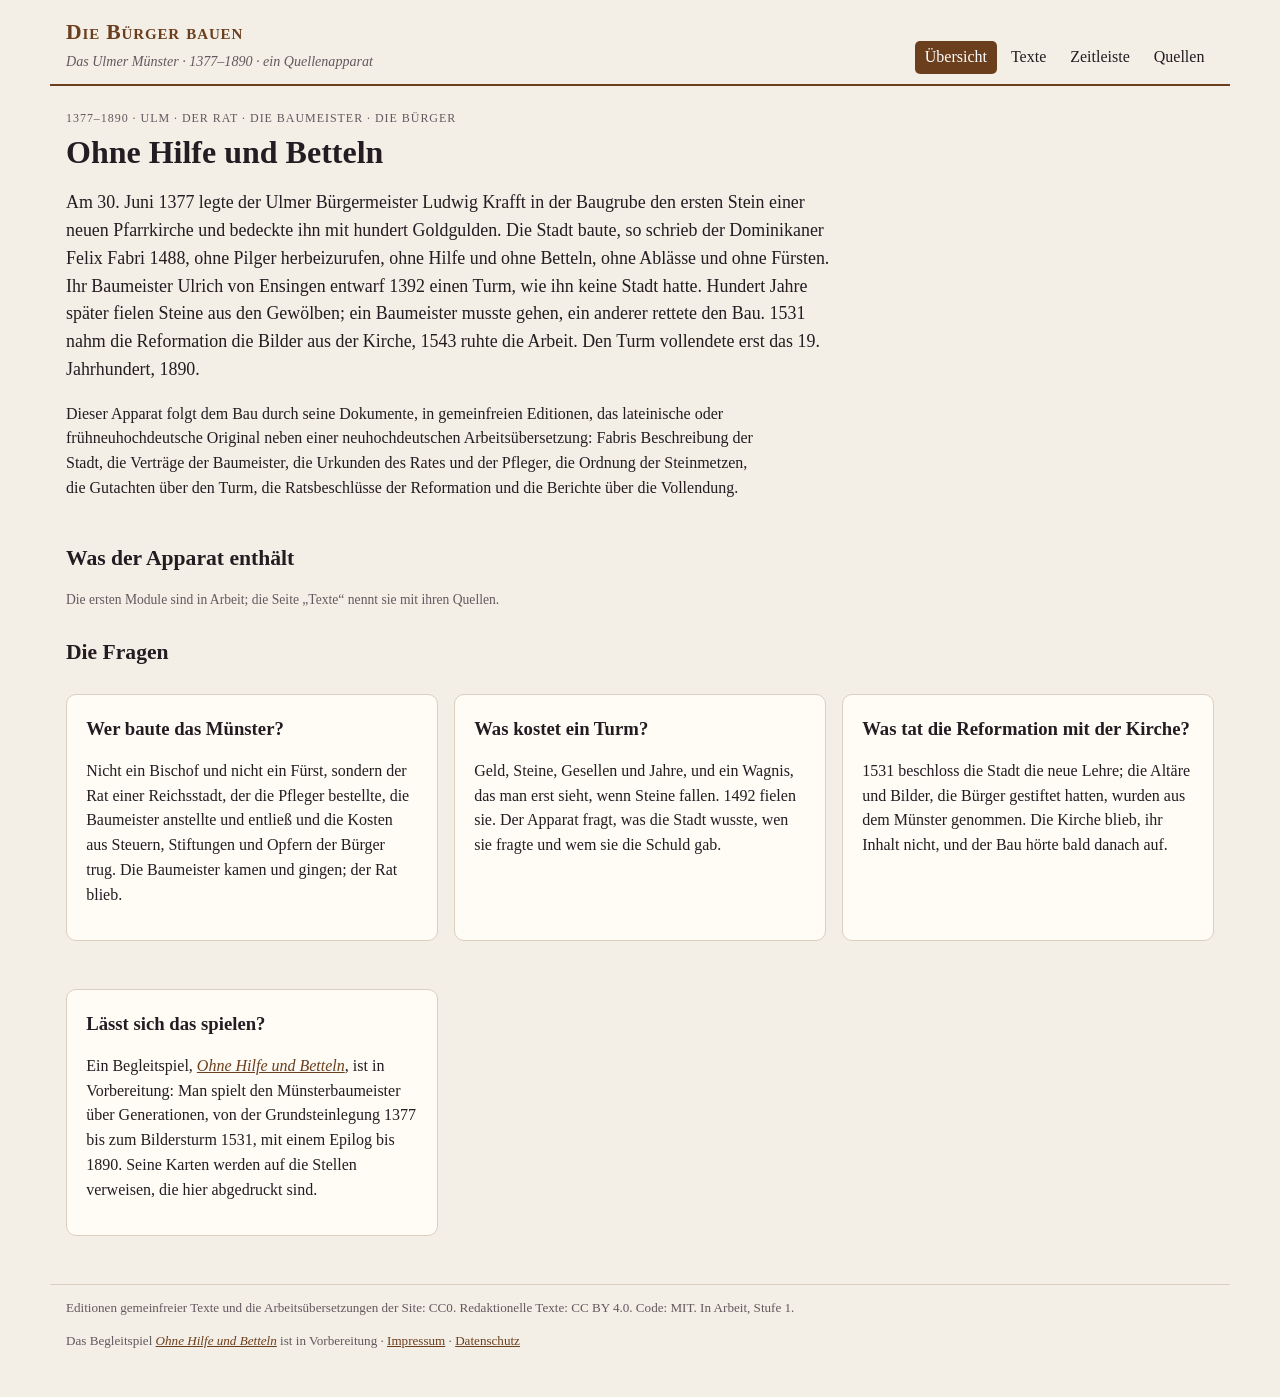
==== index.html @ f7d6a8bf "Gerüst (deutsch): Übersicht, neun geplante Module, Zeitleiste, Impressum und Datenschutz Abgeleitet " ====
<!doctype html>
<html lang="de">
<head>
<meta charset="utf-8">
<meta name="viewport" content="width=device-width, initial-scale=1">
<title>Die Bürger bauen. Das Ulmer Münster 1377–1890</title>
<meta name="description" content="Ein Quellenapparat zum Bau des Ulmer Münsters, 1377–1890: Fabris Beschreibung, die Verträge der Baumeister, Urkunden des Rates, die Steinmetzordnung, die Gutachten über den Turm, die Reformation und die Vollendung, in gemeinfreien Editionen, das Original neben einer neuhochdeutschen Übersetzung.">
<meta property="og:type" content="website">
<meta property="og:url" content="https://das-ulmer-muenster.netlify.app/">
<meta property="og:title" content="Die Bürger bauen. Das Ulmer Münster 1377–1890">
<meta property="og:description" content="Ohne Hilfe und Betteln: wie eine Reichsstadt ihre Pfarrkirche zu einer der größten Kirchen des Reiches baute, in ihren Urkunden, Verträgen und Chroniken.">
<link rel="stylesheet" href="style.css">
</head>
<body>
<header class="top">
  <a class="brand" href="#/">
    <strong>Die Bürger bauen</strong>
    <em>Das Ulmer Münster · 1377–1890 · ein Quellenapparat</em>
  </a>
  <nav>
    <a href="#/">Übersicht</a>
    <a href="#/texts">Texte</a>
    <a href="#/compare" id="navCompare" hidden>Vergleich</a>
    <a href="#/timeline">Zeitleiste</a>
    <a href="#/plates" id="navPlates" hidden>Tafeln</a>
    <a href="#/sources">Quellen</a>
  </nav>
</header>
<main id="view" aria-live="polite"></main>
<footer>
  <p>Editionen gemeinfreier Texte und die Arbeitsübersetzungen der Site: CC0. Redaktionelle Texte: CC BY 4.0. Code: MIT. In Arbeit, Stufe 1.</p>
  <p>Das Begleitspiel <a href="https://ohne-hilfe-und-betteln.netlify.app/"><em>Ohne Hilfe und Betteln</em></a> ist in Vorbereitung · <a href="legal.html#notice">Impressum</a> · <a href="legal.html#privacy">Datenschutz</a></p>
</footer>
<script src="app.js"></script>
</body>
</html>
---- style.css ----
:root{
  --paper:#f4efe6; --panel:#fffcf6; --ink:#231c22; --ink2:#62585f; --line:#dacfc0;
  --red:#6b3f1d; --gold:#8a6d2f; --sea:#2f5d62;
  --rat:#8c1c2b; --meister:#2f4f7a; --kirche:#5e4a7d; --buerger:#3f5a2a; --nachwelt:#7a7064;
  --serif:"Iowan Old Style","Palatino Linotype",Palatino,"Book Antiqua",Georgia,serif;
}
*{box-sizing:border-box}
body{margin:0; background:var(--paper); color:var(--ink); font-family:var(--serif); line-height:1.55}
a{color:var(--red)}
.top{display:flex; justify-content:space-between; align-items:flex-end; flex-wrap:wrap; gap:.6rem 1.5rem;
  max-width:1180px; margin:0 auto; padding:1rem 16px .6rem; border-bottom:2px solid var(--red)}
.brand{text-decoration:none; color:inherit}
.brand strong{display:block; font-size:1.35rem; color:var(--red); font-variant:small-caps; letter-spacing:.04em}
.brand em{font-size:.88rem; color:var(--ink2)}
.top nav{display:flex; gap:.3rem; flex-wrap:wrap}
.top nav a{text-decoration:none; color:var(--ink); padding:.25rem .6rem; border-radius:5px}
.top nav a.on{background:var(--red); color:#fff}
main{max-width:1180px; margin:0 auto; padding:1.2rem 16px 2rem}
footer{max-width:1180px; margin:0 auto; padding:0 16px 2rem; font-size:.82rem; color:var(--ink2); border-top:1px solid var(--line)}
h1{font-size:2rem; margin:.2rem 0 .6rem; line-height:1.2}
h2{font-size:1.35rem; margin:1.6rem 0 .5rem}
h3{margin:.2rem 0 .3rem}
.lede{font-size:1.12rem; max-width:48rem}
.fine{font-size:.85rem; color:var(--ink2)}
.tag{font-size:.75rem; letter-spacing:.08em; text-transform:uppercase; color:var(--ink2)}
.panel{background:var(--panel); border:1px solid var(--line); border-radius:10px; padding:1rem 1.2rem; margin:1rem 0}
.readable{max-width:44rem}
.grid{display:grid; gap:1rem}
.g2{grid-template-columns:repeat(auto-fill,minmax(300px,1fr))}
.g4{grid-template-columns:repeat(auto-fill,minmax(210px,1fr))}
.card{background:var(--panel); border:1px solid var(--line); border-radius:10px; padding:.9rem 1rem; text-decoration:none; color:inherit; display:block}
a.card:hover{border-color:var(--red)}
.card.planned{opacity:.72; border-style:dashed}
.side{display:inline-block; font-size:.72rem; padding:0 .45rem; border-radius:99px; color:#fff; letter-spacing:.03em}
.side.rat{background:var(--rat)} .side.meister{background:var(--meister)} .side.kirche{background:var(--kirche)}
.side.buerger{background:var(--buerger)} .side.nachwelt{background:var(--nachwelt)}
.hero{display:grid; grid-template-columns:minmax(0,1.5fr) minmax(0,1fr); gap:1.5rem; align-items:start}
.hero.one{grid-template-columns:1fr}
.hero img{width:100%; border-radius:8px; border:1px solid var(--line)}
figure{margin:0}
figcaption{font-size:.85rem; color:var(--ink2); margin-top:.4rem}
.quote{border-left:3px solid var(--red); padding:.2rem 0 .2rem 1rem; margin:1rem 0; font-style:italic}
/* reader */
.toc{display:flex; flex-wrap:wrap; gap:.4rem; margin:.6rem 0 1rem}
.toc a{border:1px solid var(--line); border-radius:6px; padding:.2rem .6rem; text-decoration:none; color:var(--ink); background:var(--panel); font-size:.9rem}
.toc a.on{border-color:var(--red); background:var(--red); color:#fff}
.langbar{display:flex; gap:.3rem; margin:.4rem 0 1rem}
.langbar button{font:inherit; font-size:.85rem; background:var(--panel); border:1px solid var(--line); border-radius:6px; padding:.2rem .7rem; cursor:pointer}
.langbar button.on{background:var(--ink); color:var(--paper); border-color:var(--ink)}
.unit{display:grid; grid-template-columns:4.6rem minmax(0,1fr); gap:.3rem .8rem; padding:.55rem 0; border-bottom:1px dotted var(--line)}
.unit .num{font-size:.78rem; color:var(--ink2); text-align:right; padding-top:.2rem}
.unit .num a{color:inherit; text-decoration:none}
.unit .pg{display:block; font-size:.7rem; line-height:1.25; margin-top:.3rem; color:var(--ink2); opacity:.85}
.unit.hl{background:#efdfe6}
.unit .cols{display:grid; grid-template-columns:1fr 1fr; gap:1.2rem}
.unit .cols.one{grid-template-columns:1fr}
.unit .orig{color:var(--ink2)}
.unit .orig[lang=grc]{font-family:"Gentium Plus","Gentium Book Plus","Palatino Linotype","GFS Didot","Times New Roman",serif; color:var(--ink); font-size:1.02em; line-height:1.6}
.unit.label .text{font-variant:small-caps; letter-spacing:.03em; font-weight:600; color:var(--red)}
.unit h4{margin:0 0 .3rem; font-size:.95rem; color:var(--red)}
.unit .text,.unit .orig{white-space:pre-line}
.unit .orig[dir=rtl]{font-family:"Traditional Arabic","Sakkal Majalla","Noto Naskh Arabic","Geeza Pro",serif; font-size:1.3em; line-height:1.9; color:var(--ink)}
.unit .translit{margin-top:.5rem; font-size:.88em; font-style:italic; color:var(--ink2)}
.note{grid-column:2; font-size:.84rem; color:var(--ink2); border-left:2px solid var(--gold); padding-left:.6rem}
.hinweis{font-size:.9rem}
/* timeline */
.tl{position:relative; margin:1rem 0 0 .6rem; padding-left:1.4rem; border-left:2px solid var(--line)}
.st{position:relative; margin:0 0 1.2rem; display:grid; grid-template-columns:minmax(0,1fr) 140px; gap:1rem; align-items:start}
.st::before{content:""; position:absolute; left:-1.95rem; top:.35rem; width:12px; height:12px; border-radius:50%; background:var(--c,var(--ink)); border:2px solid var(--paper)}
.st .d{font-size:.82rem; color:var(--ink2)}
.st img{width:140px; border-radius:6px; border:1px solid var(--line)}
.st p{margin:.2rem 0}
.legend{display:flex; flex-wrap:wrap; gap:.4rem}
/* plates */
.plate img{width:100%; border-radius:6px; border:1px solid var(--line); background:#fff}
.lightbox{position:fixed; inset:0; background:rgba(20,16,12,.85); display:flex; align-items:center; justify-content:center; padding:16px; z-index:10}
.lightbox img{max-width:100%; max-height:86vh; border-radius:6px}
.lightbox .cap{color:#f5efe2; max-width:44rem; font-size:.9rem; margin-top:.6rem}
.lightbox figure{text-align:center}
/* compare */
.cmp{display:grid; gap:1rem; margin-top:1rem}
.cmp.n2{grid-template-columns:1fr 1fr}
.cmp.n3{grid-template-columns:repeat(3,minmax(0,1fr))}
.cmp.n4{grid-template-columns:1fr 1fr}
.voice{background:var(--panel); border:1px solid var(--line); border-radius:10px; padding:.8rem 1rem}
.vhead{border-bottom:1px solid var(--line); padding-bottom:.5rem; margin-bottom:.5rem}
.vunit{margin:.7rem 0}
.vunit .text{white-space:pre-line}
@media (max-width:760px){
  .cmp.n2,.cmp.n3,.cmp.n4{grid-template-columns:1fr}
  .hero{grid-template-columns:1fr}
  .unit .cols{grid-template-columns:1fr}
  .st{grid-template-columns:1fr}
  .st img{width:110px}
  h1{font-size:1.6rem}
}
@media (prefers-color-scheme: dark){
  :root:not([data-theme="light"]){--paper:#1c171b; --panel:#262026; --ink:#ece4ea; --ink2:#b3a8b0; --line:#43383f; --red:#d9a77c}
  :root:not([data-theme="light"]) .unit.hl{background:#3a2a35}
  :root:not([data-theme="light"]) .top nav a.on, :root:not([data-theme="light"]) .toc a.on{color:#1c171b}
}
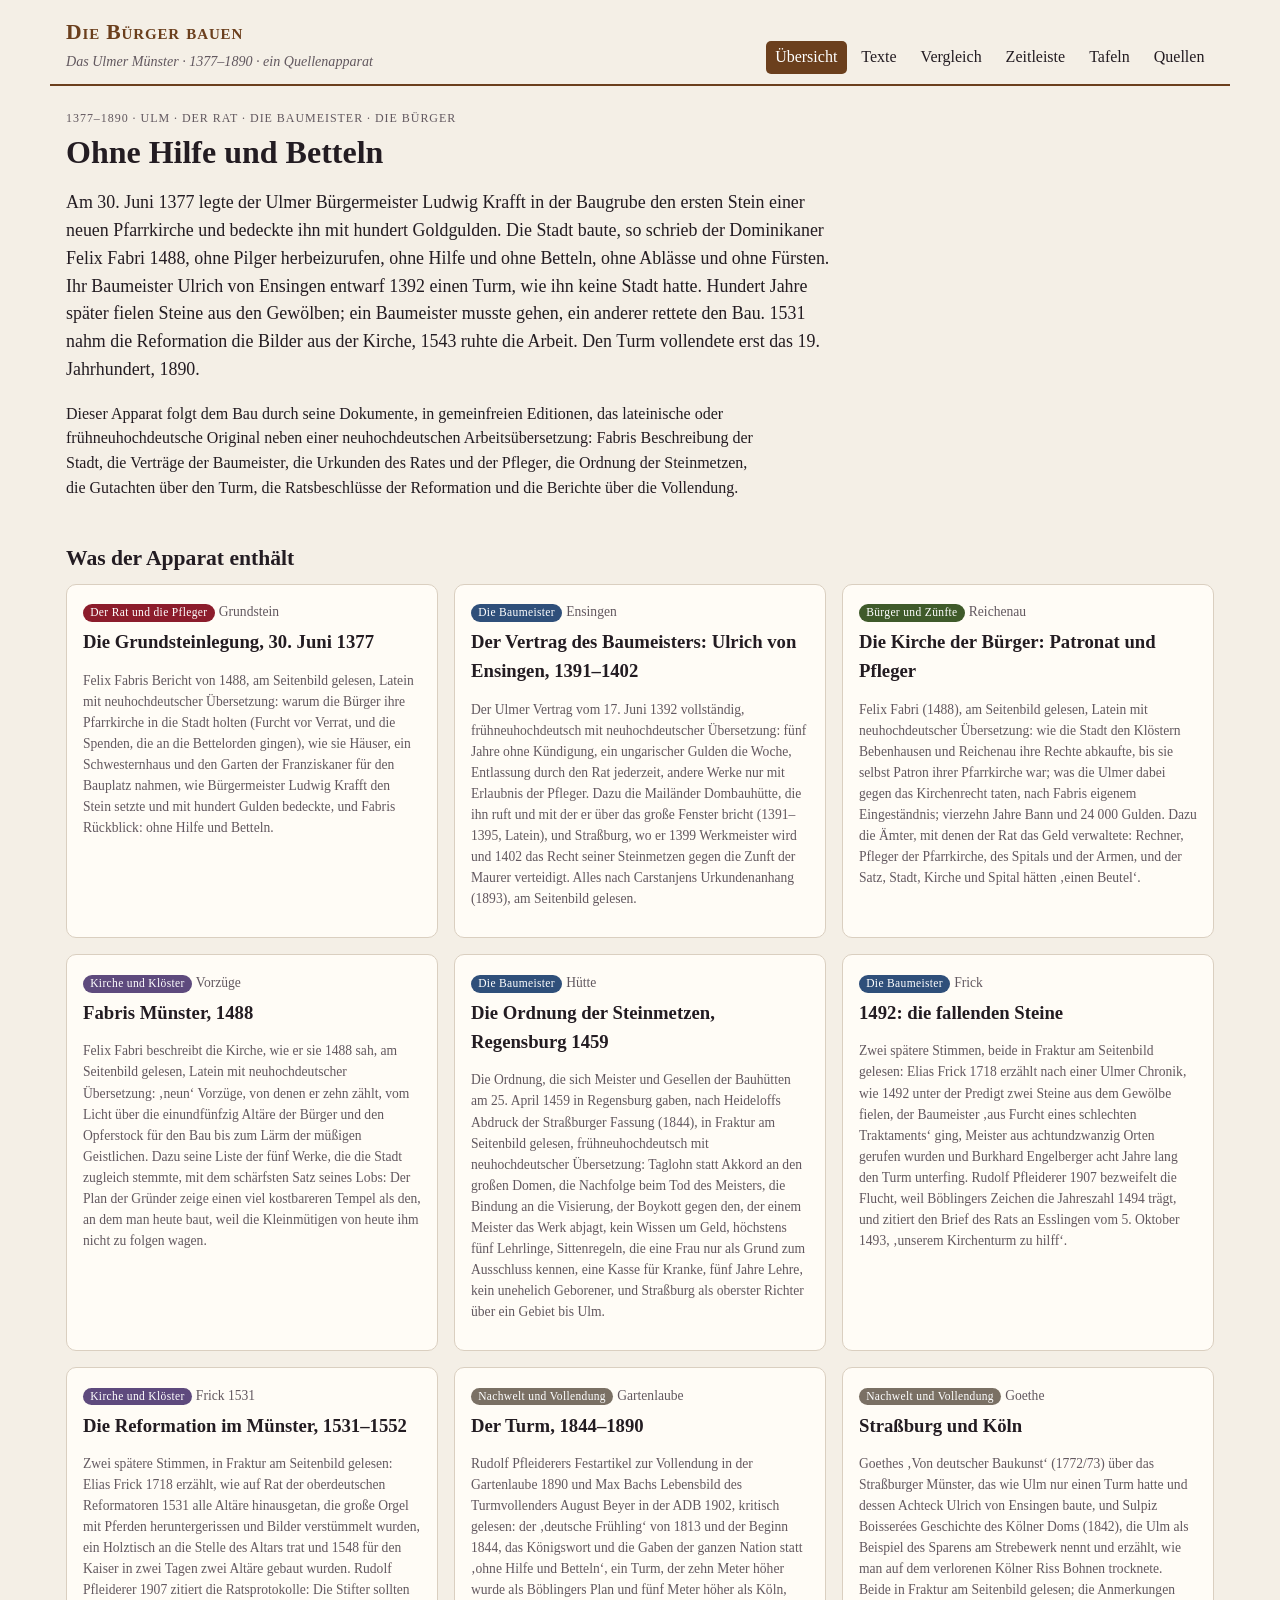
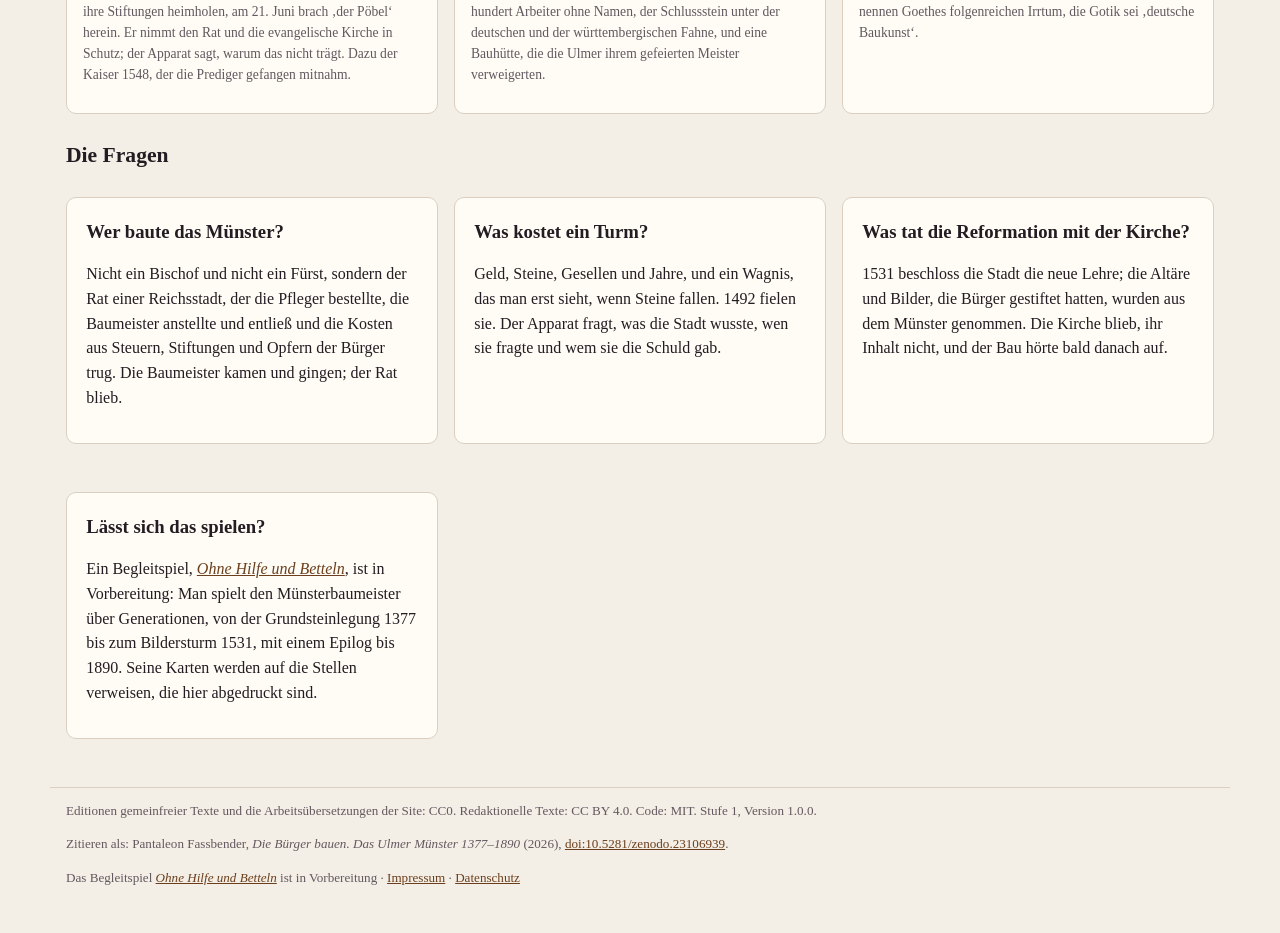
==== commit 6c87a8d2: "Stufe 1 geschlossen: DOI 10.5281/zenodo.23106939 (v1.0.0 10.5281/zenodo.23106940), CITATION.cff, .ze" ====
--- a/index.html
+++ b/index.html
@@ -28,7 +28,8 @@
 </header>
 <main id="view" aria-live="polite"></main>
 <footer>
-  <p>Editionen gemeinfreier Texte und die Arbeitsübersetzungen der Site: CC0. Redaktionelle Texte: CC BY 4.0. Code: MIT. In Arbeit, Stufe 1.</p>
+  <p>Editionen gemeinfreier Texte und die Arbeitsübersetzungen der Site: CC0. Redaktionelle Texte: CC BY 4.0. Code: MIT. Stufe 1, Version 1.0.0.</p>
+  <p>Zitieren als: Pantaleon Fassbender, <em>Die Bürger bauen. Das Ulmer Münster 1377–1890</em> (2026), <a href="https://doi.org/10.5281/zenodo.23106939">doi:10.5281/zenodo.23106939</a>.</p>
   <p>Das Begleitspiel <a href="https://ohne-hilfe-und-betteln.netlify.app/"><em>Ohne Hilfe und Betteln</em></a> ist in Vorbereitung · <a href="legal.html#notice">Impressum</a> · <a href="legal.html#privacy">Datenschutz</a></p>
 </footer>
 <script src="app.js"></script>
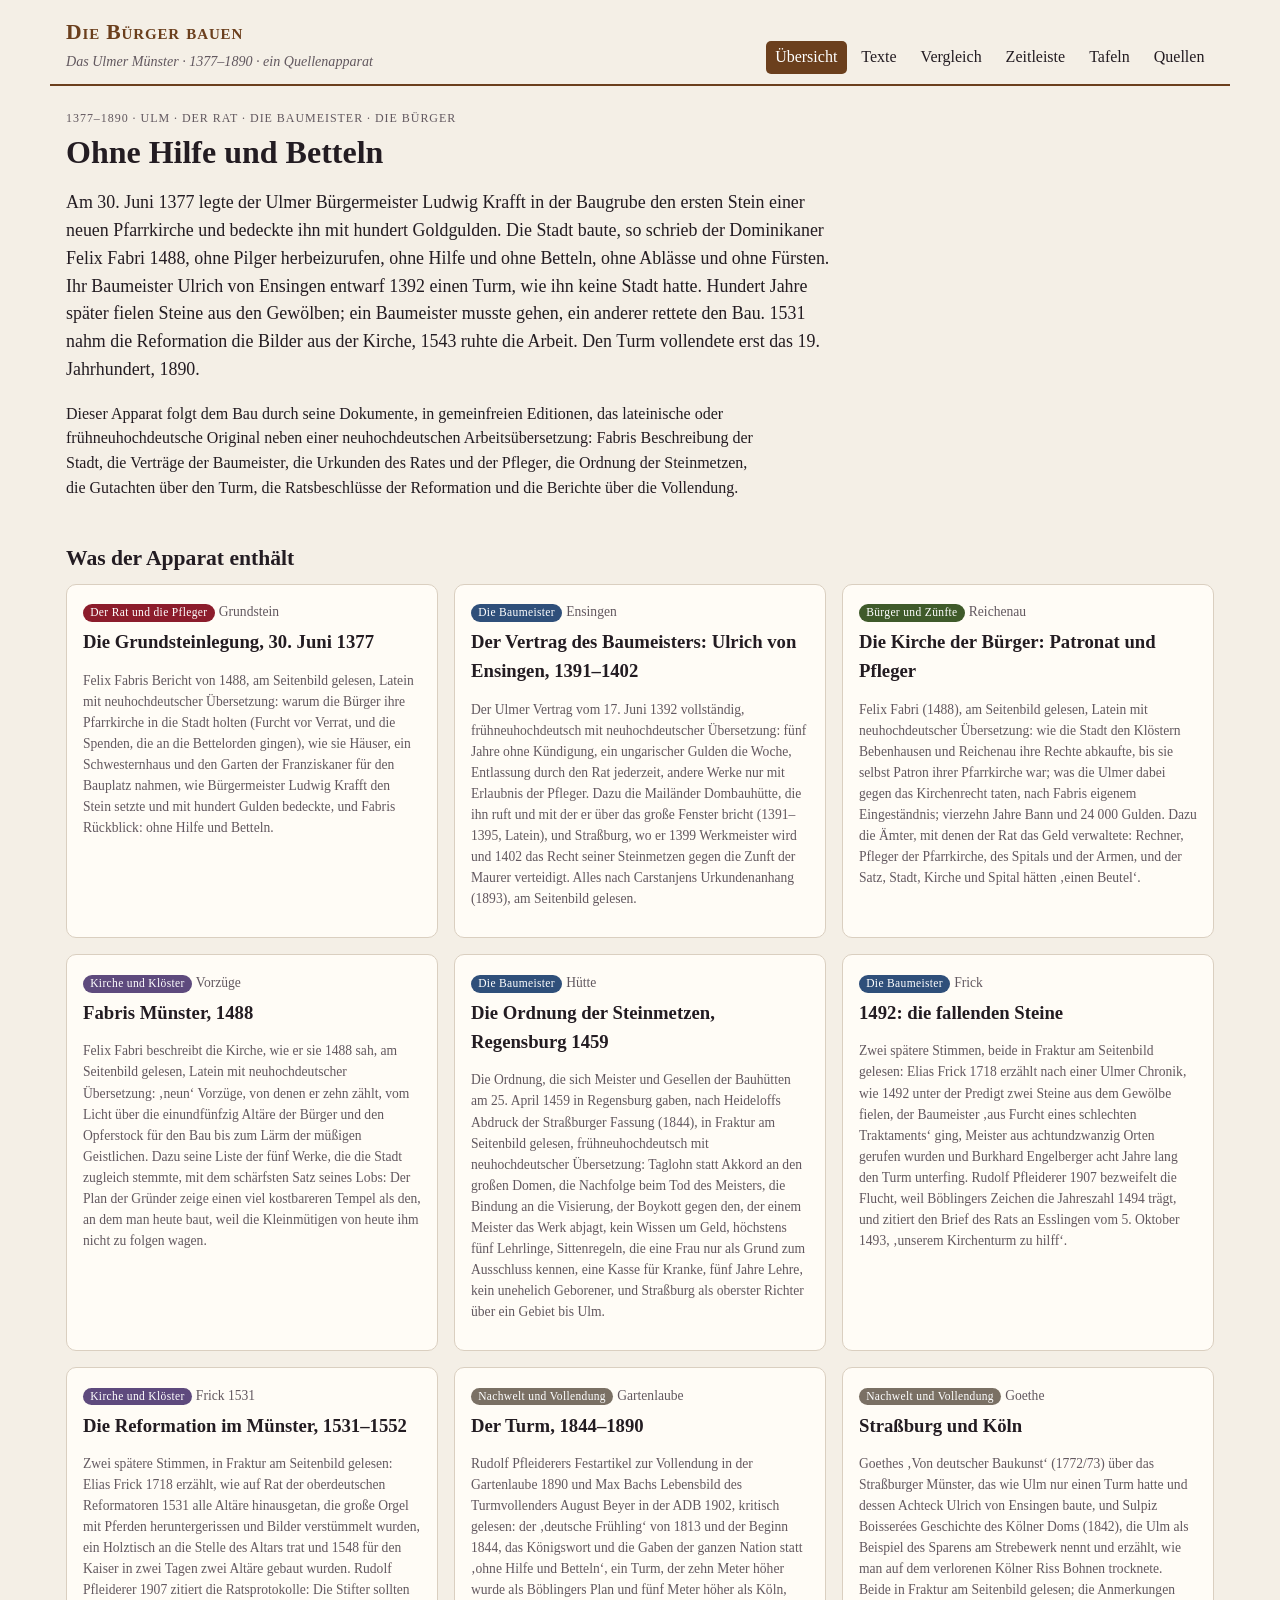
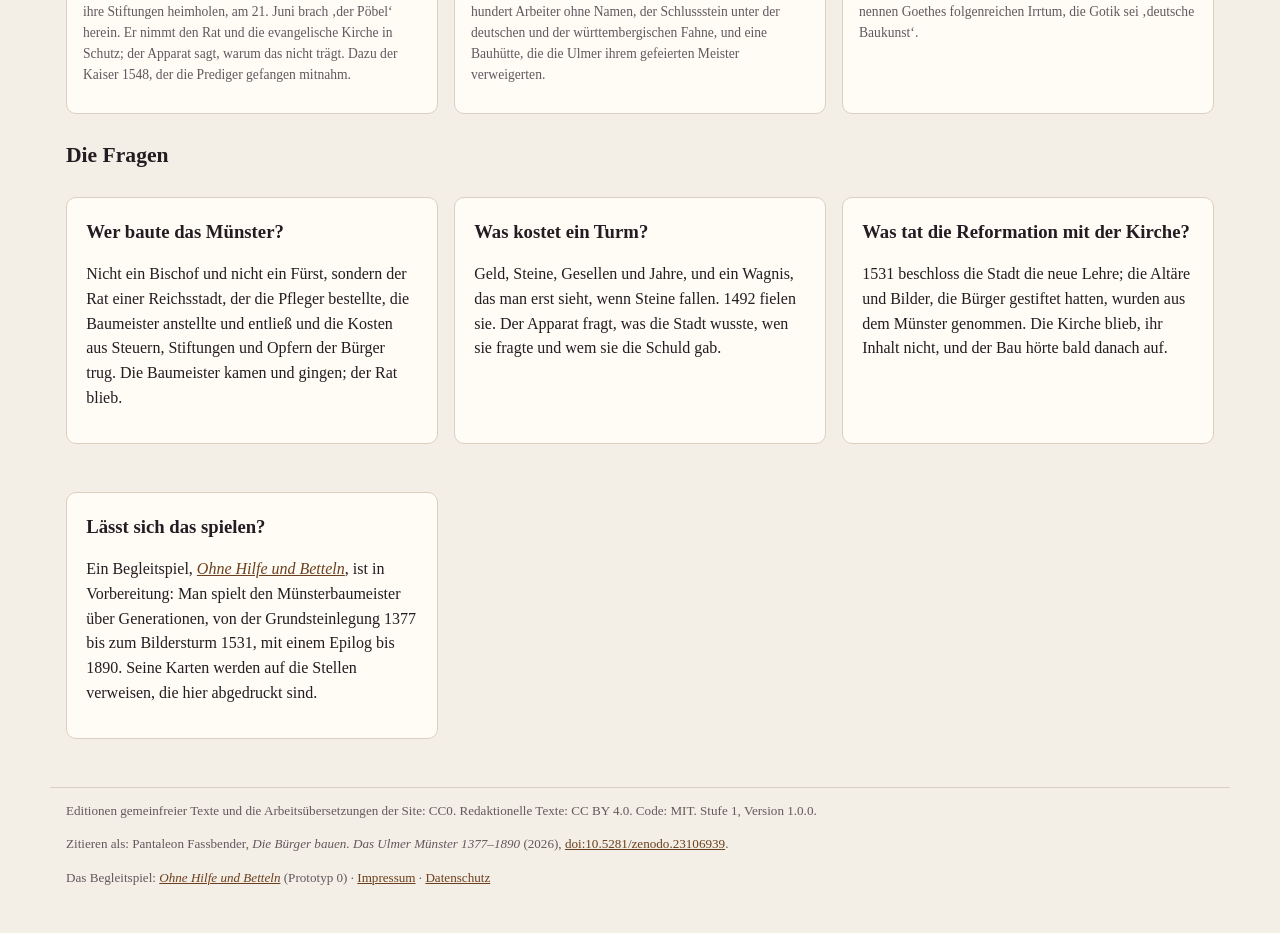
==== commit ca595a57: "Rechtsseite: tatsaechlich benutzte Quellen; Fusszeile verlinkt das Spiel Co-Authored-By: Claude Opus" ====
--- a/index.html
+++ b/index.html
@@ -30,7 +30,7 @@
 <footer>
   <p>Editionen gemeinfreier Texte und die Arbeitsübersetzungen der Site: CC0. Redaktionelle Texte: CC BY 4.0. Code: MIT. Stufe 1, Version 1.0.0.</p>
   <p>Zitieren als: Pantaleon Fassbender, <em>Die Bürger bauen. Das Ulmer Münster 1377–1890</em> (2026), <a href="https://doi.org/10.5281/zenodo.23106939">doi:10.5281/zenodo.23106939</a>.</p>
-  <p>Das Begleitspiel <a href="https://ohne-hilfe-und-betteln.netlify.app/"><em>Ohne Hilfe und Betteln</em></a> ist in Vorbereitung · <a href="legal.html#notice">Impressum</a> · <a href="legal.html#privacy">Datenschutz</a></p>
+  <p>Das Begleitspiel: <a href="https://ohne-hilfe-und-betteln.netlify.app/"><em>Ohne Hilfe und Betteln</em></a> (Prototyp 0) · <a href="legal.html#notice">Impressum</a> · <a href="legal.html#privacy">Datenschutz</a></p>
 </footer>
 <script src="app.js"></script>
 </body>
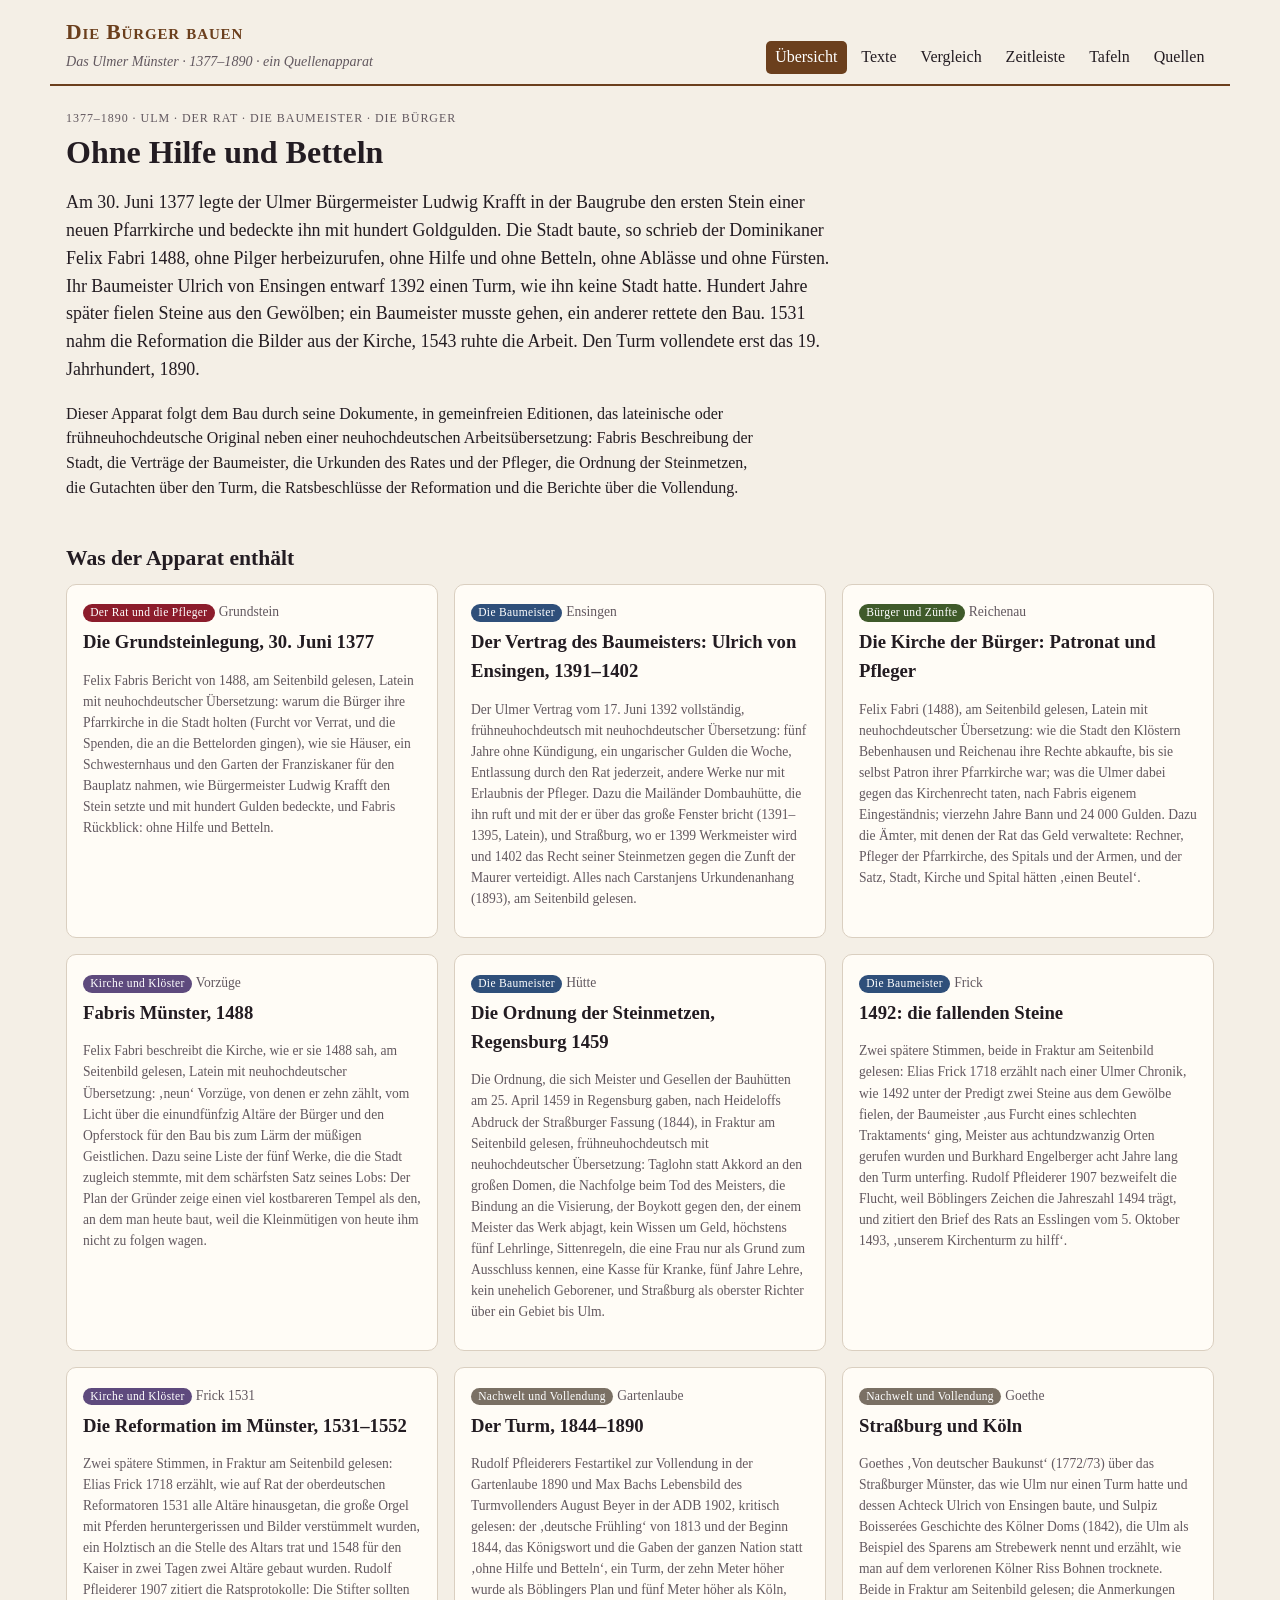
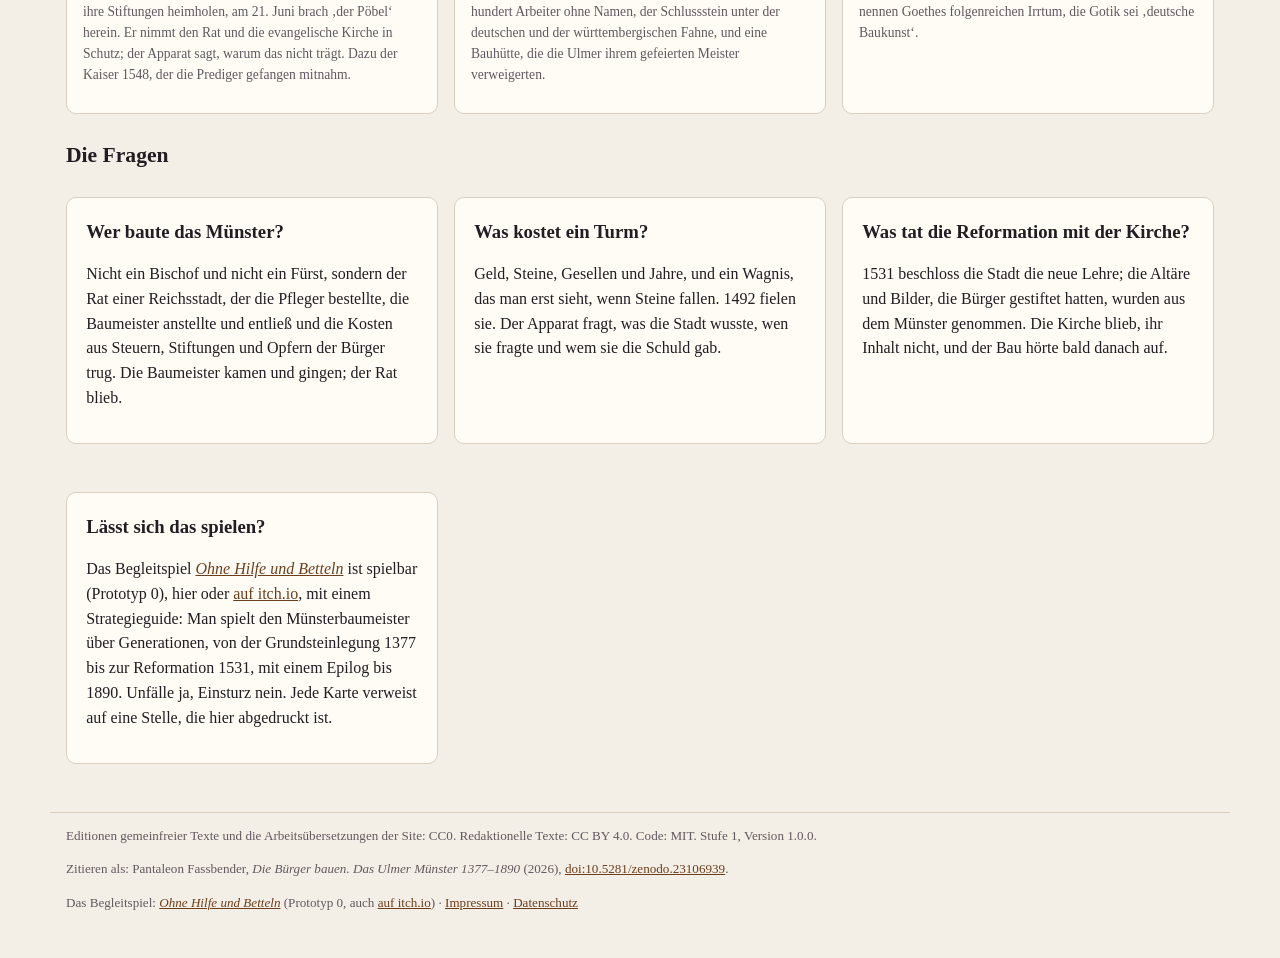
==== commit b0e5066b: "Uebersicht und Fusszeile: Begleitspiel spielbar, Link auf itch.io Co-Authored-By: Claude Opus 5.5 <n" ====
--- a/index.html
+++ b/index.html
@@ -30,7 +30,7 @@
 <footer>
   <p>Editionen gemeinfreier Texte und die Arbeitsübersetzungen der Site: CC0. Redaktionelle Texte: CC BY 4.0. Code: MIT. Stufe 1, Version 1.0.0.</p>
   <p>Zitieren als: Pantaleon Fassbender, <em>Die Bürger bauen. Das Ulmer Münster 1377–1890</em> (2026), <a href="https://doi.org/10.5281/zenodo.23106939">doi:10.5281/zenodo.23106939</a>.</p>
-  <p>Das Begleitspiel: <a href="https://ohne-hilfe-und-betteln.netlify.app/"><em>Ohne Hilfe und Betteln</em></a> (Prototyp 0) · <a href="legal.html#notice">Impressum</a> · <a href="legal.html#privacy">Datenschutz</a></p>
+  <p>Das Begleitspiel: <a href="https://ohne-hilfe-und-betteln.netlify.app/"><em>Ohne Hilfe und Betteln</em></a> (Prototyp 0, auch <a href="https://leofassb.itch.io/ohne-hilfe-und-betteln">auf itch.io</a>) · <a href="legal.html#notice">Impressum</a> · <a href="legal.html#privacy">Datenschutz</a></p>
 </footer>
 <script src="app.js"></script>
 </body>
